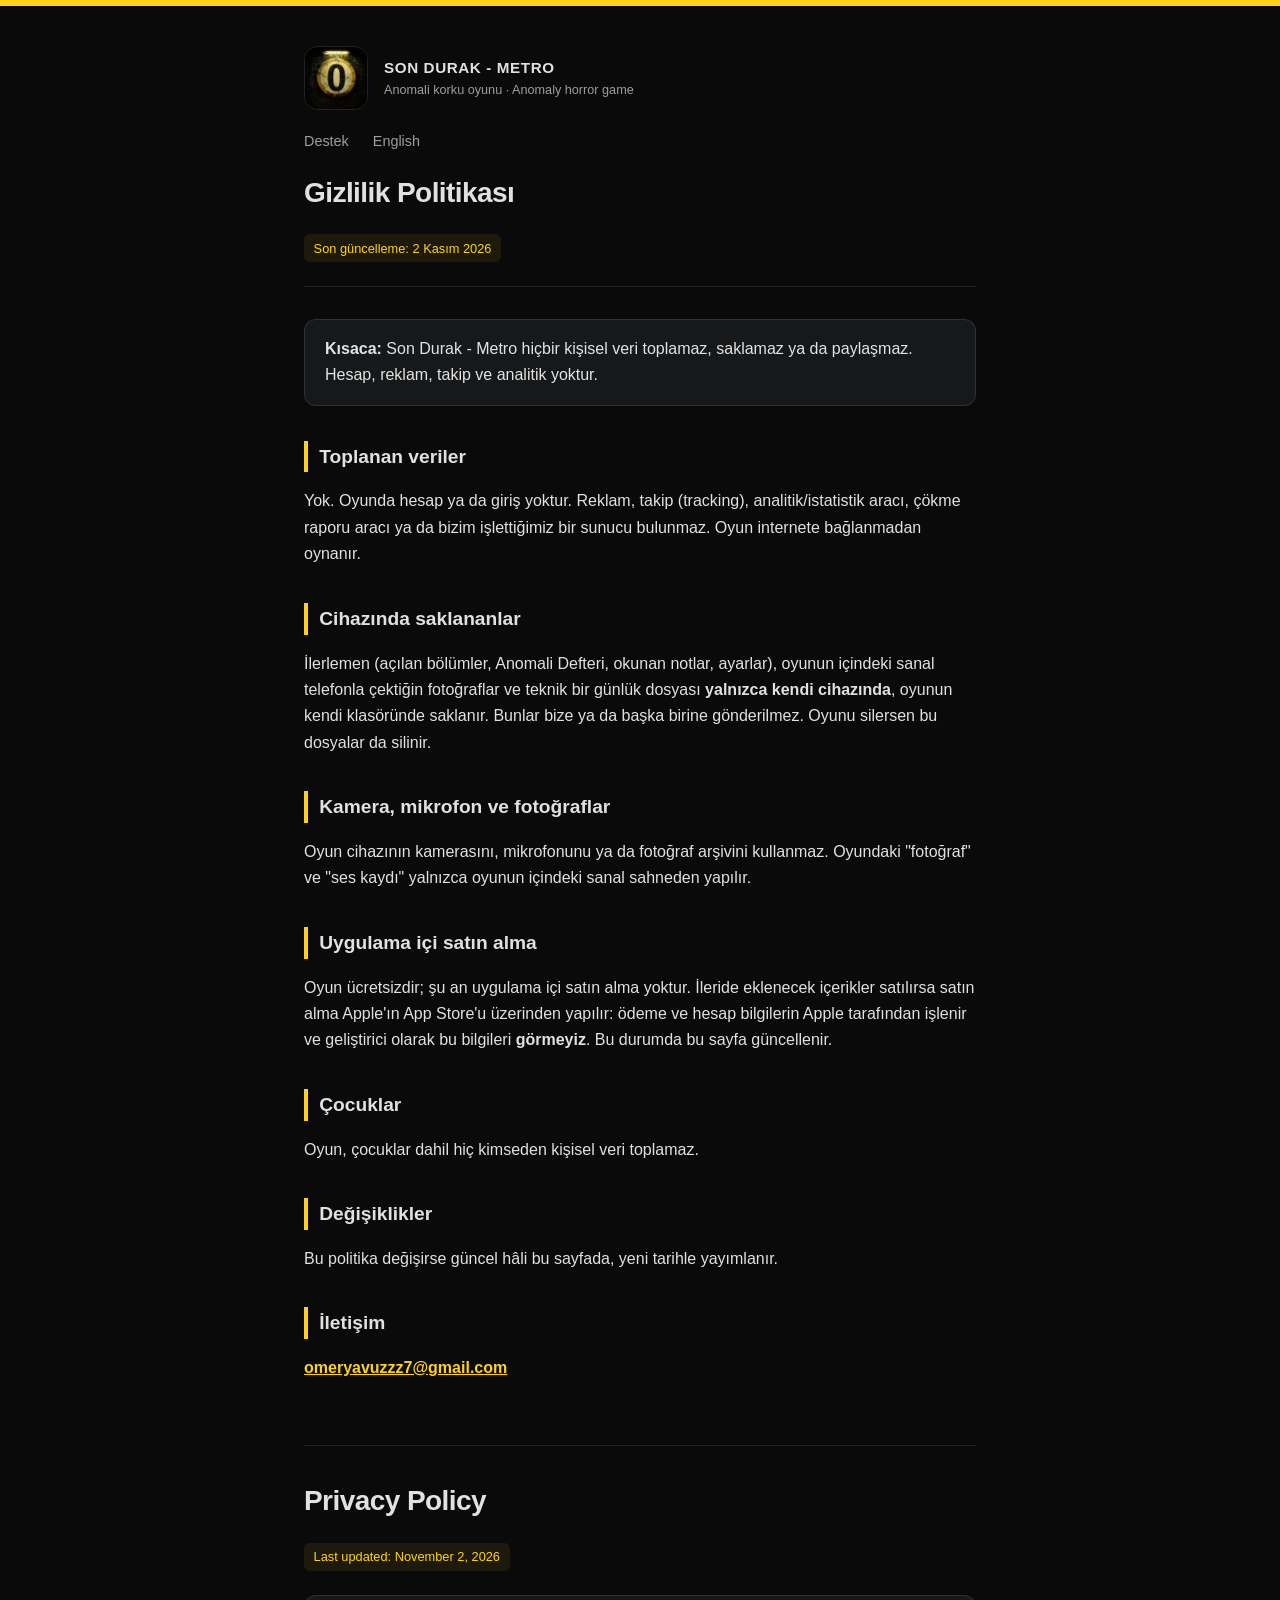
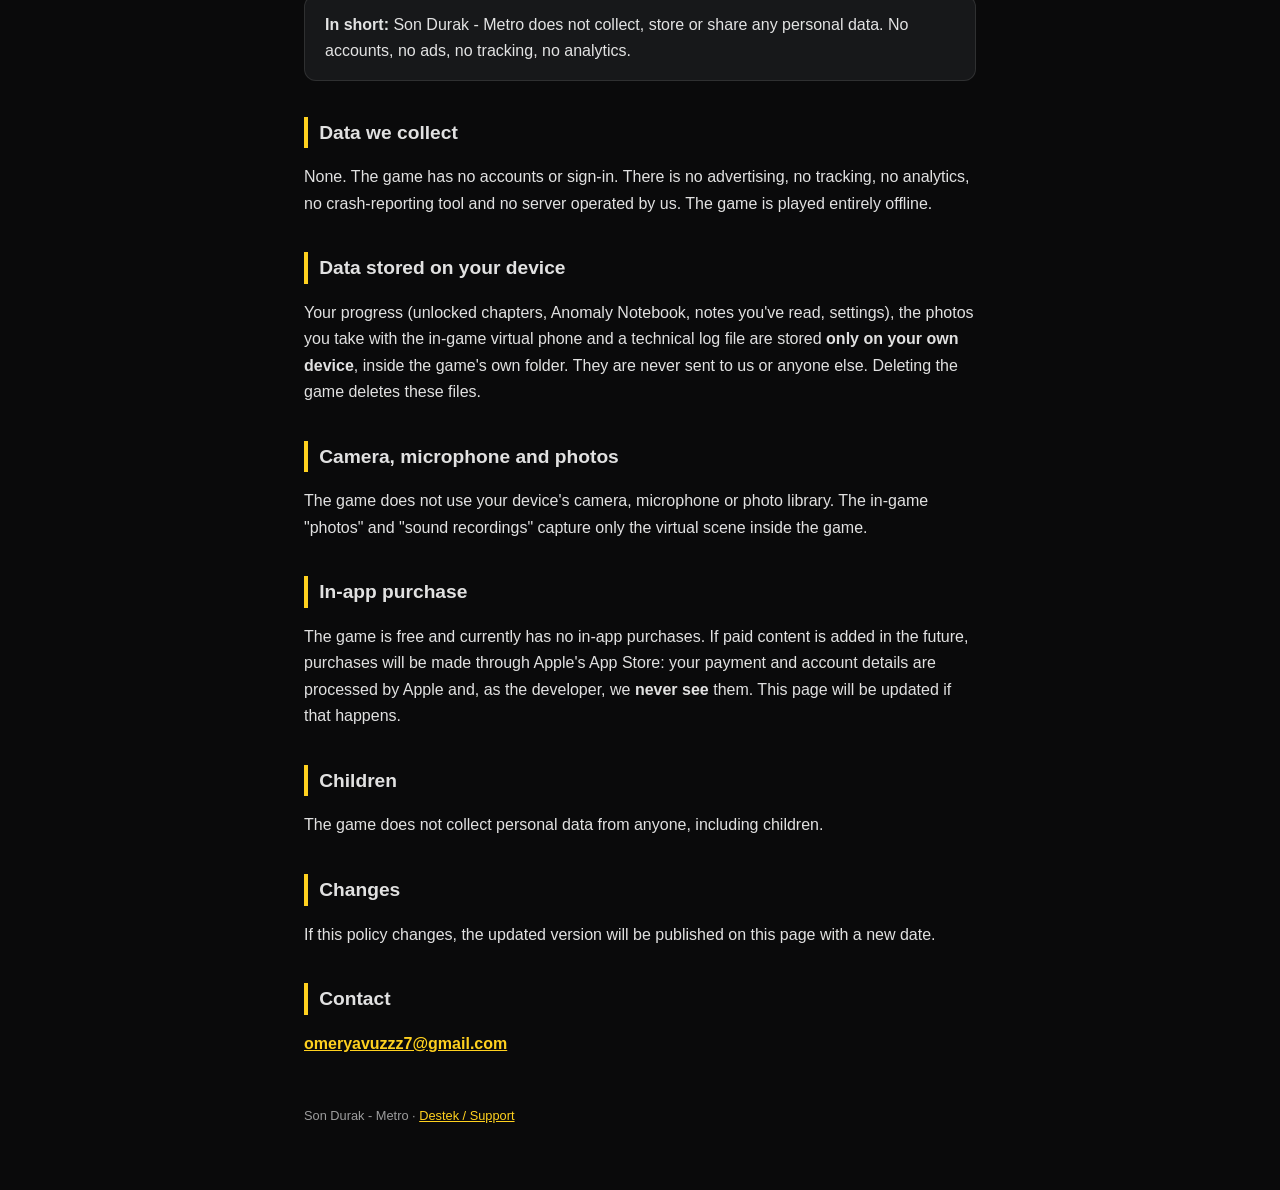
==== index.html @ eb1ea42a "Son Durak - Metro: gizlilik politikası ve destek sayfası (TR + EN) Co-Authored-By: Claude Opus 5.5 <" ====
<!DOCTYPE html>
<html lang="tr">
<head>
<meta charset="UTF-8">
<meta name="viewport" content="width=device-width, initial-scale=1.0">
<title>Gizlilik Politikası / Privacy Policy - Son Durak - Metro</title>
<link rel="stylesheet" href="style.css">
</head>
<body>
<div class="stripe"></div>
<div class="container">

    <header>
        <div class="brand">
            <img src="icon.png" alt="Son Durak">
            <div class="name">Son Durak - Metro<small>Anomali korku oyunu · Anomaly horror game</small></div>
        </div>
        <nav>
            <a href="support.html">Destek</a>
            <a href="#english">English</a>
        </nav>
        <h1>Gizlilik Politikası</h1>
        <span class="updated">Son güncelleme: 2 Kasım 2026</span>
    </header>

    <section>
        <div class="card"><p style="margin: 0;"><strong>Kısaca:</strong> Son Durak - Metro hiçbir kişisel veri toplamaz, saklamaz ya da paylaşmaz. Hesap, reklam, takip ve analitik yoktur.</p></div>
    </section>

    <section>
        <h2>Toplanan veriler</h2>
        <p>Yok. Oyunda hesap ya da giriş yoktur. Reklam, takip (tracking), analitik/istatistik aracı, çökme raporu aracı ya da bizim işlettiğimiz bir sunucu bulunmaz. Oyun internete bağlanmadan oynanır.</p>
    </section>

    <section>
        <h2>Cihazında saklananlar</h2>
        <p>İlerlemen (açılan bölümler, Anomali Defteri, okunan notlar, ayarlar), oyunun içindeki sanal telefonla çektiğin fotoğraflar ve teknik bir günlük dosyası <strong>yalnızca kendi cihazında</strong>, oyunun kendi klasöründe saklanır. Bunlar bize ya da başka birine gönderilmez. Oyunu silersen bu dosyalar da silinir.</p>
    </section>

    <section>
        <h2>Kamera, mikrofon ve fotoğraflar</h2>
        <p>Oyun cihazının kamerasını, mikrofonunu ya da fotoğraf arşivini kullanmaz. Oyundaki "fotoğraf" ve "ses kaydı" yalnızca oyunun içindeki sanal sahneden yapılır.</p>
    </section>

    <section>
        <h2>Uygulama içi satın alma</h2>
        <p>Oyun ücretsizdir; şu an uygulama içi satın alma yoktur. İleride eklenecek içerikler satılırsa satın alma Apple'ın App Store'u üzerinden yapılır: ödeme ve hesap bilgilerin Apple tarafından işlenir ve geliştirici olarak bu bilgileri <strong>görmeyiz</strong>. Bu durumda bu sayfa güncellenir.</p>
    </section>

    <section>
        <h2>Çocuklar</h2>
        <p>Oyun, çocuklar dahil hiç kimseden kişisel veri toplamaz.</p>
    </section>

    <section>
        <h2>Değişiklikler</h2>
        <p>Bu politika değişirse güncel hâli bu sayfada, yeni tarihle yayımlanır.</p>
    </section>

    <section>
        <h2>İletişim</h2>
        <p><a class="contact-email" href="mailto:omeryavuzzz7@gmail.com">omeryavuzzz7@gmail.com</a></p>
    </section>

    <div class="lang" id="english" lang="en">
        <h1>Privacy Policy</h1>
        <span class="updated">Last updated: November 2, 2026</span>

        <section>
            <div class="card" style="margin-top: 1.5rem;"><p style="margin: 0;"><strong>In short:</strong> Son Durak - Metro does not collect, store or share any personal data. No accounts, no ads, no tracking, no analytics.</p></div>
        </section>

        <section>
            <h2>Data we collect</h2>
            <p>None. The game has no accounts or sign-in. There is no advertising, no tracking, no analytics, no crash-reporting tool and no server operated by us. The game is played entirely offline.</p>
        </section>

        <section>
            <h2>Data stored on your device</h2>
            <p>Your progress (unlocked chapters, Anomaly Notebook, notes you've read, settings), the photos you take with the in-game virtual phone and a technical log file are stored <strong>only on your own device</strong>, inside the game's own folder. They are never sent to us or anyone else. Deleting the game deletes these files.</p>
        </section>

        <section>
            <h2>Camera, microphone and photos</h2>
            <p>The game does not use your device's camera, microphone or photo library. The in-game "photos" and "sound recordings" capture only the virtual scene inside the game.</p>
        </section>

        <section>
            <h2>In-app purchase</h2>
            <p>The game is free and currently has no in-app purchases. If paid content is added in the future, purchases will be made through Apple's App Store: your payment and account details are processed by Apple and, as the developer, we <strong>never see</strong> them. This page will be updated if that happens.</p>
        </section>

        <section>
            <h2>Children</h2>
            <p>The game does not collect personal data from anyone, including children.</p>
        </section>

        <section>
            <h2>Changes</h2>
            <p>If this policy changes, the updated version will be published on this page with a new date.</p>
        </section>

        <section>
            <h2>Contact</h2>
            <p><a class="contact-email" href="mailto:omeryavuzzz7@gmail.com">omeryavuzzz7@gmail.com</a></p>
        </section>
    </div>

    <footer>Son Durak - Metro · <a href="support.html">Destek / Support</a></footer>
</div>
</body>
</html>
---- style.css ----
:root {
    --bg: #0A0A0B;
    --surface: #17181A;
    --text-primary: rgba(255, 255, 255, 0.88);
    --text-secondary: rgba(255, 255, 255, 0.60);
    --accent: #FFD11F;          /* metro tabelası sarısı */
    --danger: #C0141A;          /* KAYIP kırmızısı */
    --border: rgba(255, 255, 255, 0.10);
}
* { box-sizing: border-box; }
body {
    margin: 0;
    background: var(--bg);
    color: var(--text-primary);
    font-family: -apple-system, BlinkMacSystemFont, "Segoe UI", Roboto, Helvetica, Arial, sans-serif;
    line-height: 1.65;
}
.stripe { height: 6px; background: var(--accent); }
.container { max-width: 720px; margin: 0 auto; padding: 2.5rem 1.5rem 4rem; }
header { margin-bottom: 2rem; padding-bottom: 1.5rem; border-bottom: 1px solid var(--border); }
.brand { display: flex; align-items: center; gap: 1rem; margin-bottom: 1.25rem; }
.brand img { width: 64px; height: 64px; border-radius: 14px; border: 1px solid var(--border); }
.brand .name { font-weight: 700; letter-spacing: 0.04em; text-transform: uppercase; font-size: 0.95rem; }
.brand .name small { display: block; color: var(--text-secondary); font-weight: 400; letter-spacing: 0; text-transform: none; }
nav { margin-bottom: 1rem; font-size: 0.9rem; }
nav a { color: var(--text-secondary); text-decoration: none; margin-right: 1.25rem; border-bottom: 1px solid transparent; }
nav a:hover { color: var(--accent); border-bottom-color: var(--accent); }
h1 { font-size: 1.75rem; margin: 0 0 0.4rem; letter-spacing: -0.02em; }
h2 { font-size: 1.2rem; margin: 2.2rem 0 0.8rem; padding-left: 0.7rem; border-left: 4px solid var(--accent); }
h3 { font-size: 1rem; margin: 1.6rem 0 0.4rem; color: #fff; }
p, li { color: var(--text-primary); }
.subtitle { color: var(--text-secondary); margin: 0; }
.updated { display: inline-block; margin-top: 0.75rem; font-size: 0.8rem; color: var(--accent); background: rgba(255, 209, 31, 0.08); padding: 0.2rem 0.6rem; border-radius: 6px; }
.card { background: var(--surface); border: 1px solid var(--border); border-radius: 12px; padding: 1rem 1.25rem; }
.contact-email { color: var(--accent); font-weight: 600; }
a { color: var(--accent); }
.lang { margin-top: 4rem; padding-top: 2rem; border-top: 1px solid var(--border); }
footer { margin-top: 3rem; color: var(--text-secondary); font-size: 0.8rem; }
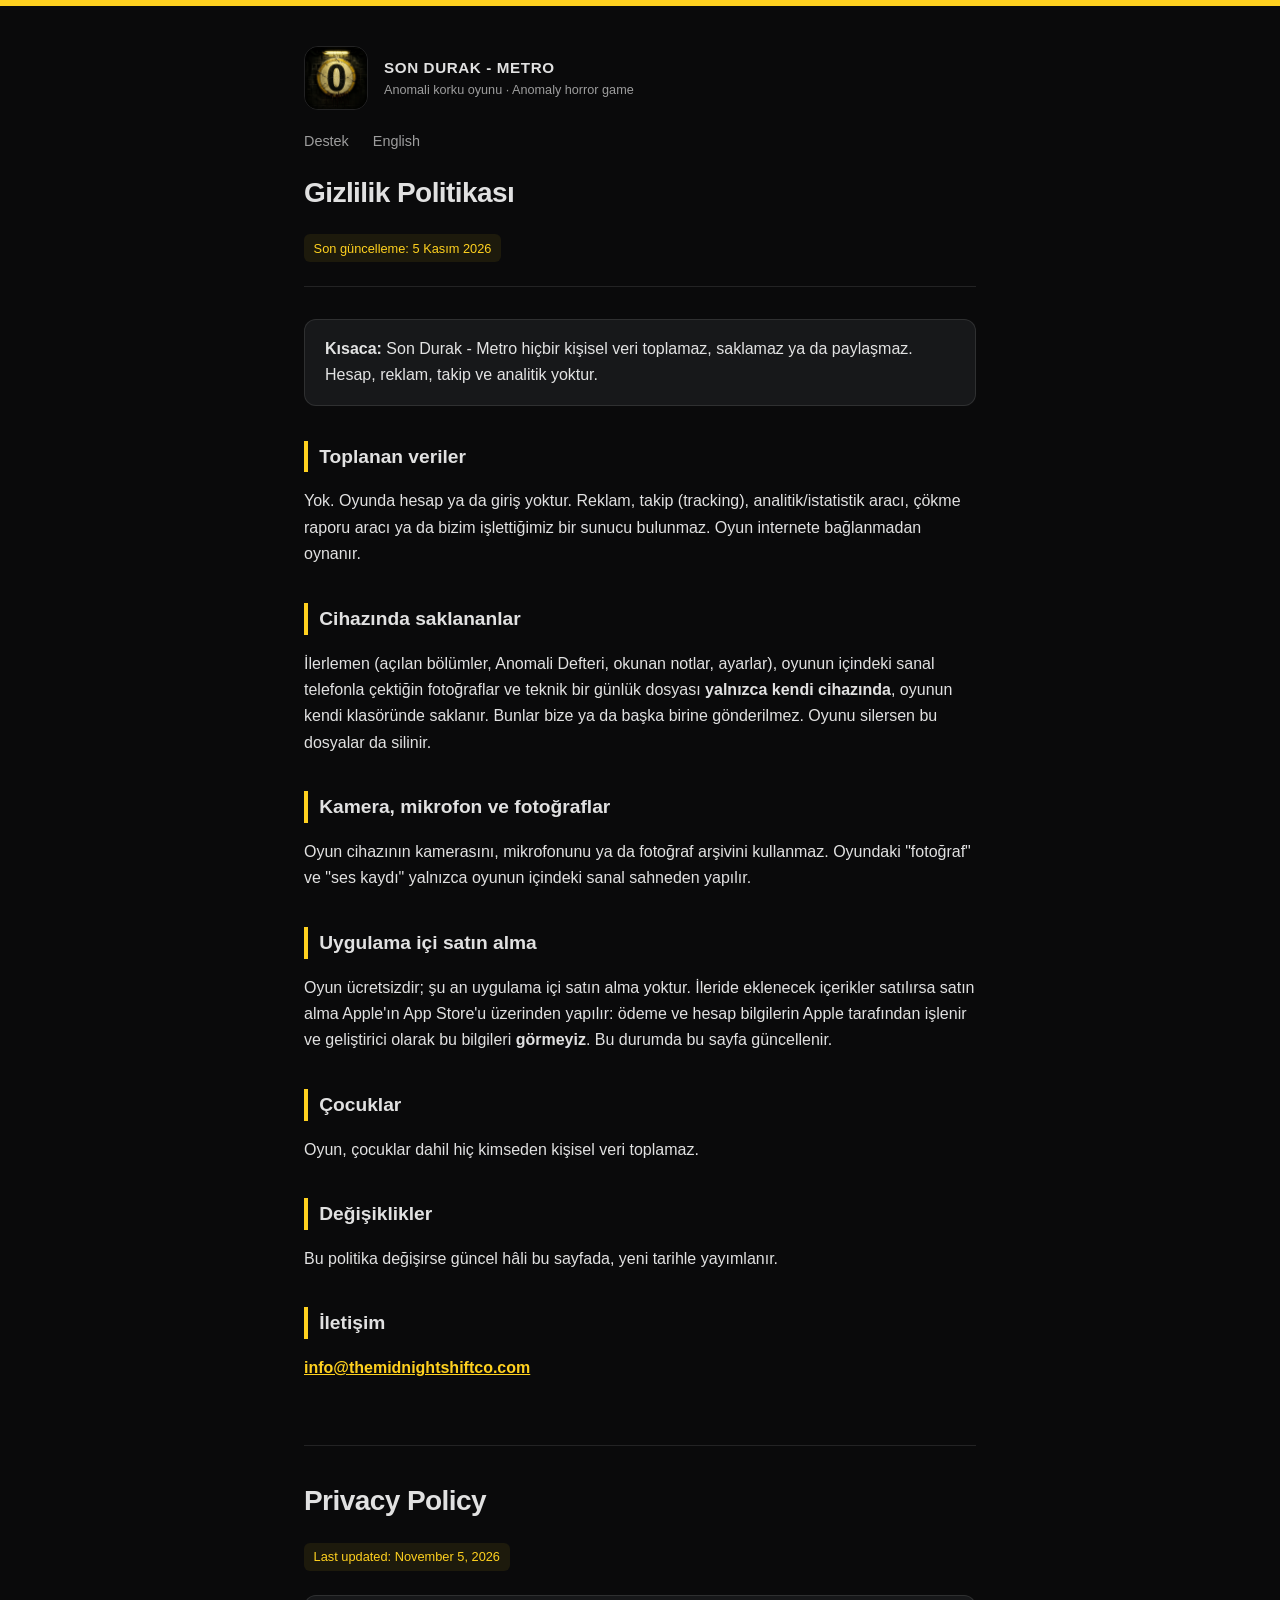
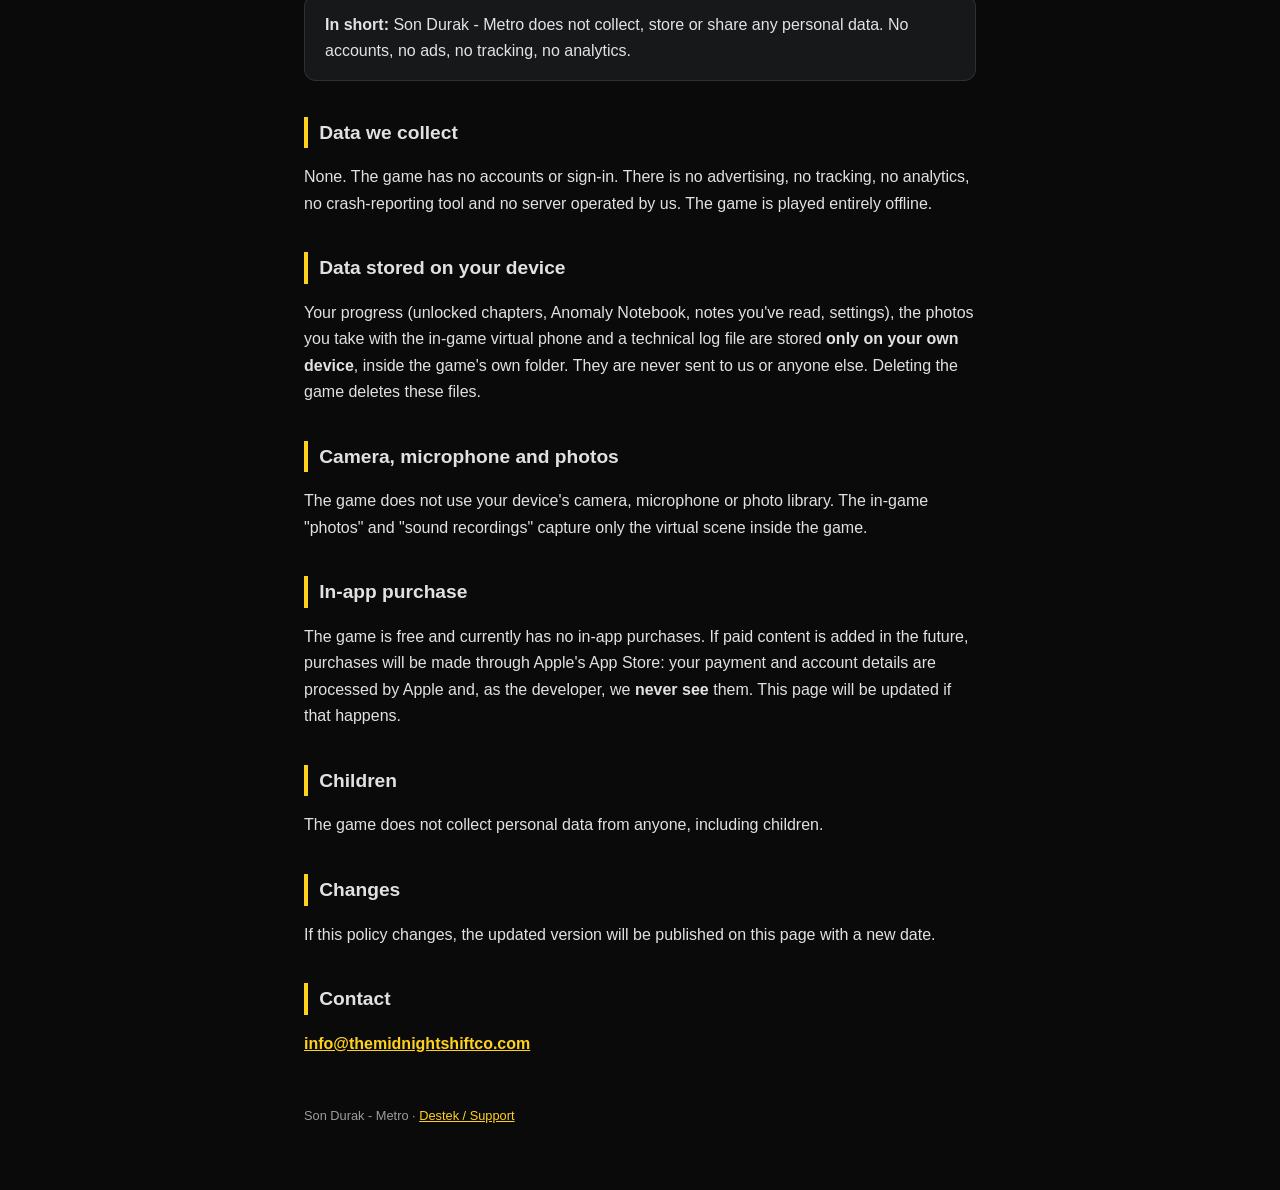
==== commit 2b92b876: "İletişim adresi info@ oldu, destek sayfası 1.0.2 içeriğine göre güncellendi Co-Authored-By: Claude O" ====
--- a/index.html
+++ b/index.html
@@ -20,7 +20,7 @@
             <a href="#english">English</a>
         </nav>
         <h1>Gizlilik Politikası</h1>
-        <span class="updated">Son güncelleme: 2 Kasım 2026</span>
+        <span class="updated">Son güncelleme: 5 Kasım 2026</span>
     </header>
 
     <section>
@@ -59,12 +59,12 @@
 
     <section>
         <h2>İletişim</h2>
-        <p><a class="contact-email" href="mailto:omeryavuzzz7@gmail.com">omeryavuzzz7@gmail.com</a></p>
+        <p><a class="contact-email" href="mailto:info@themidnightshiftco.com">info@themidnightshiftco.com</a></p>
     </section>
 
     <div class="lang" id="english" lang="en">
         <h1>Privacy Policy</h1>
-        <span class="updated">Last updated: November 2, 2026</span>
+        <span class="updated">Last updated: November 5, 2026</span>
 
         <section>
             <div class="card" style="margin-top: 1.5rem;"><p style="margin: 0;"><strong>In short:</strong> Son Durak - Metro does not collect, store or share any personal data. No accounts, no ads, no tracking, no analytics.</p></div>
@@ -102,7 +102,7 @@
 
         <section>
             <h2>Contact</h2>
-            <p><a class="contact-email" href="mailto:omeryavuzzz7@gmail.com">omeryavuzzz7@gmail.com</a></p>
+            <p><a class="contact-email" href="mailto:info@themidnightshiftco.com">info@themidnightshiftco.com</a></p>
         </section>
     </div>
 
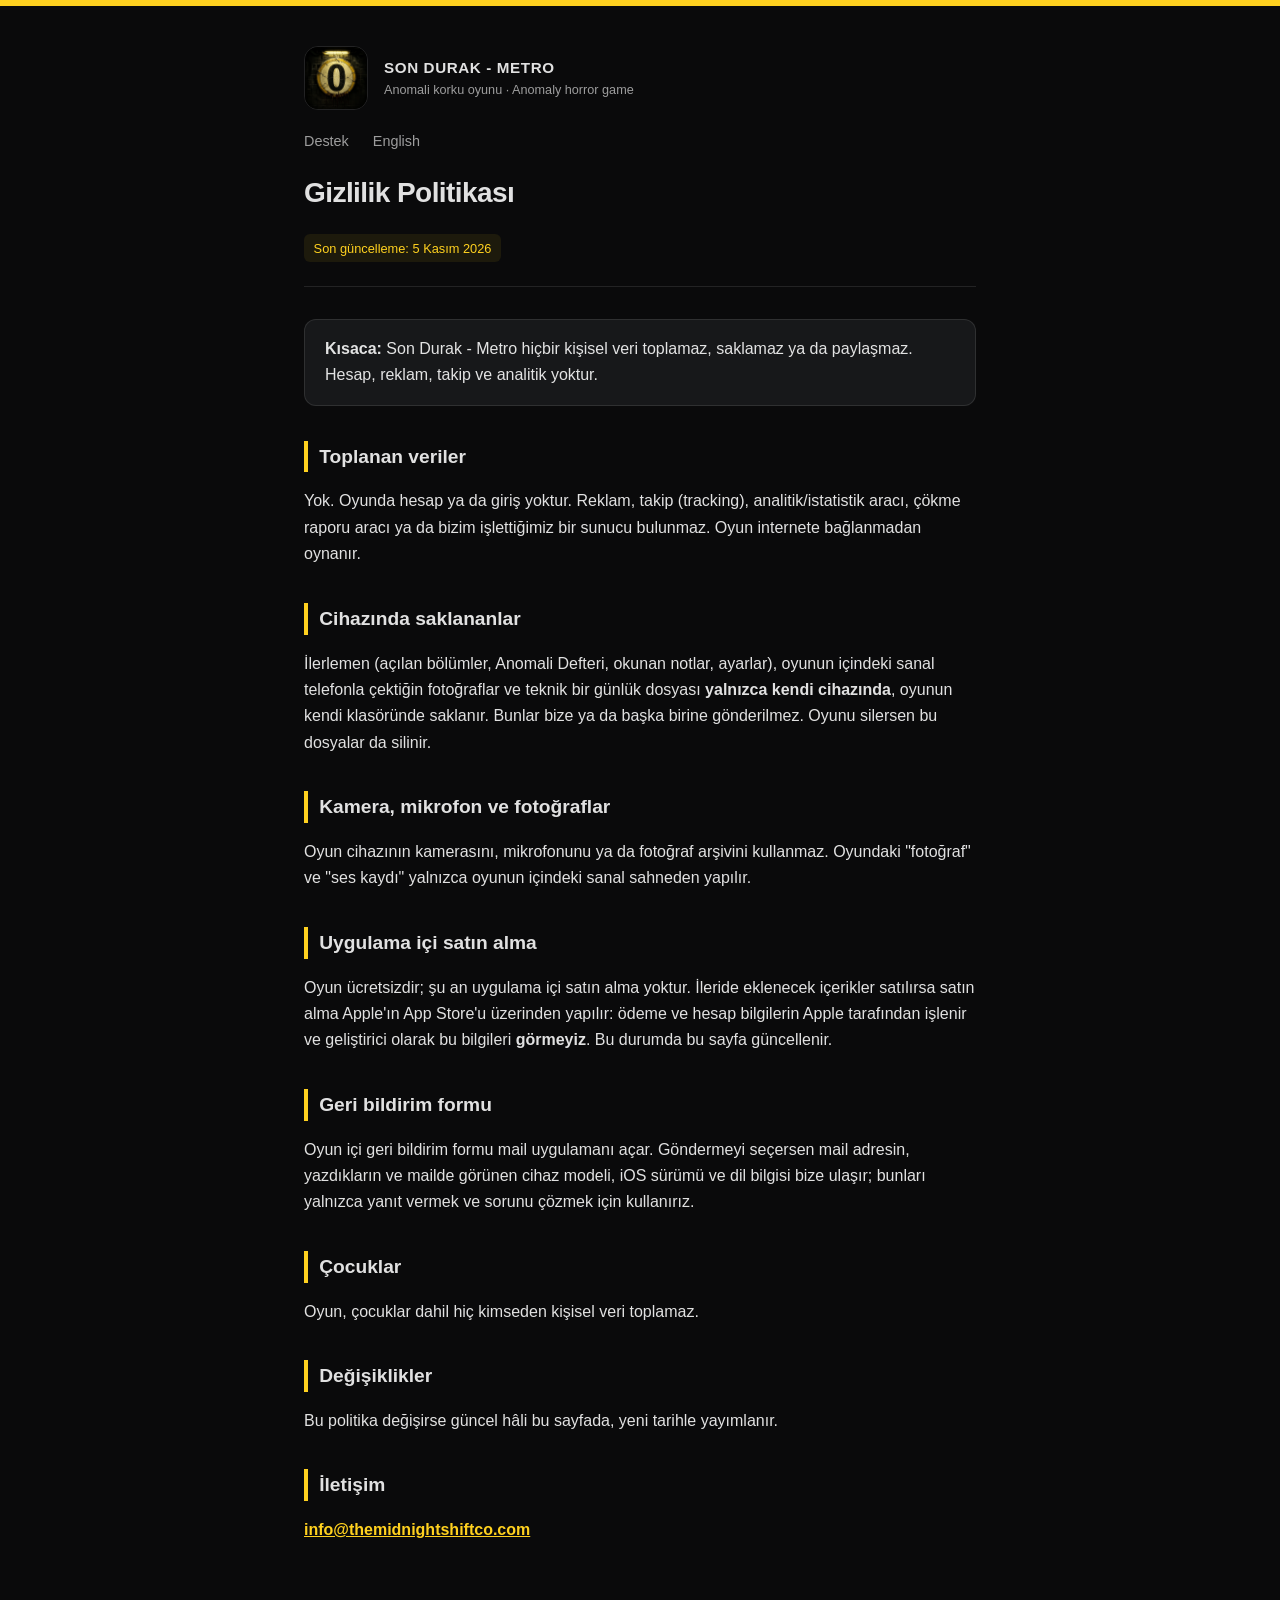
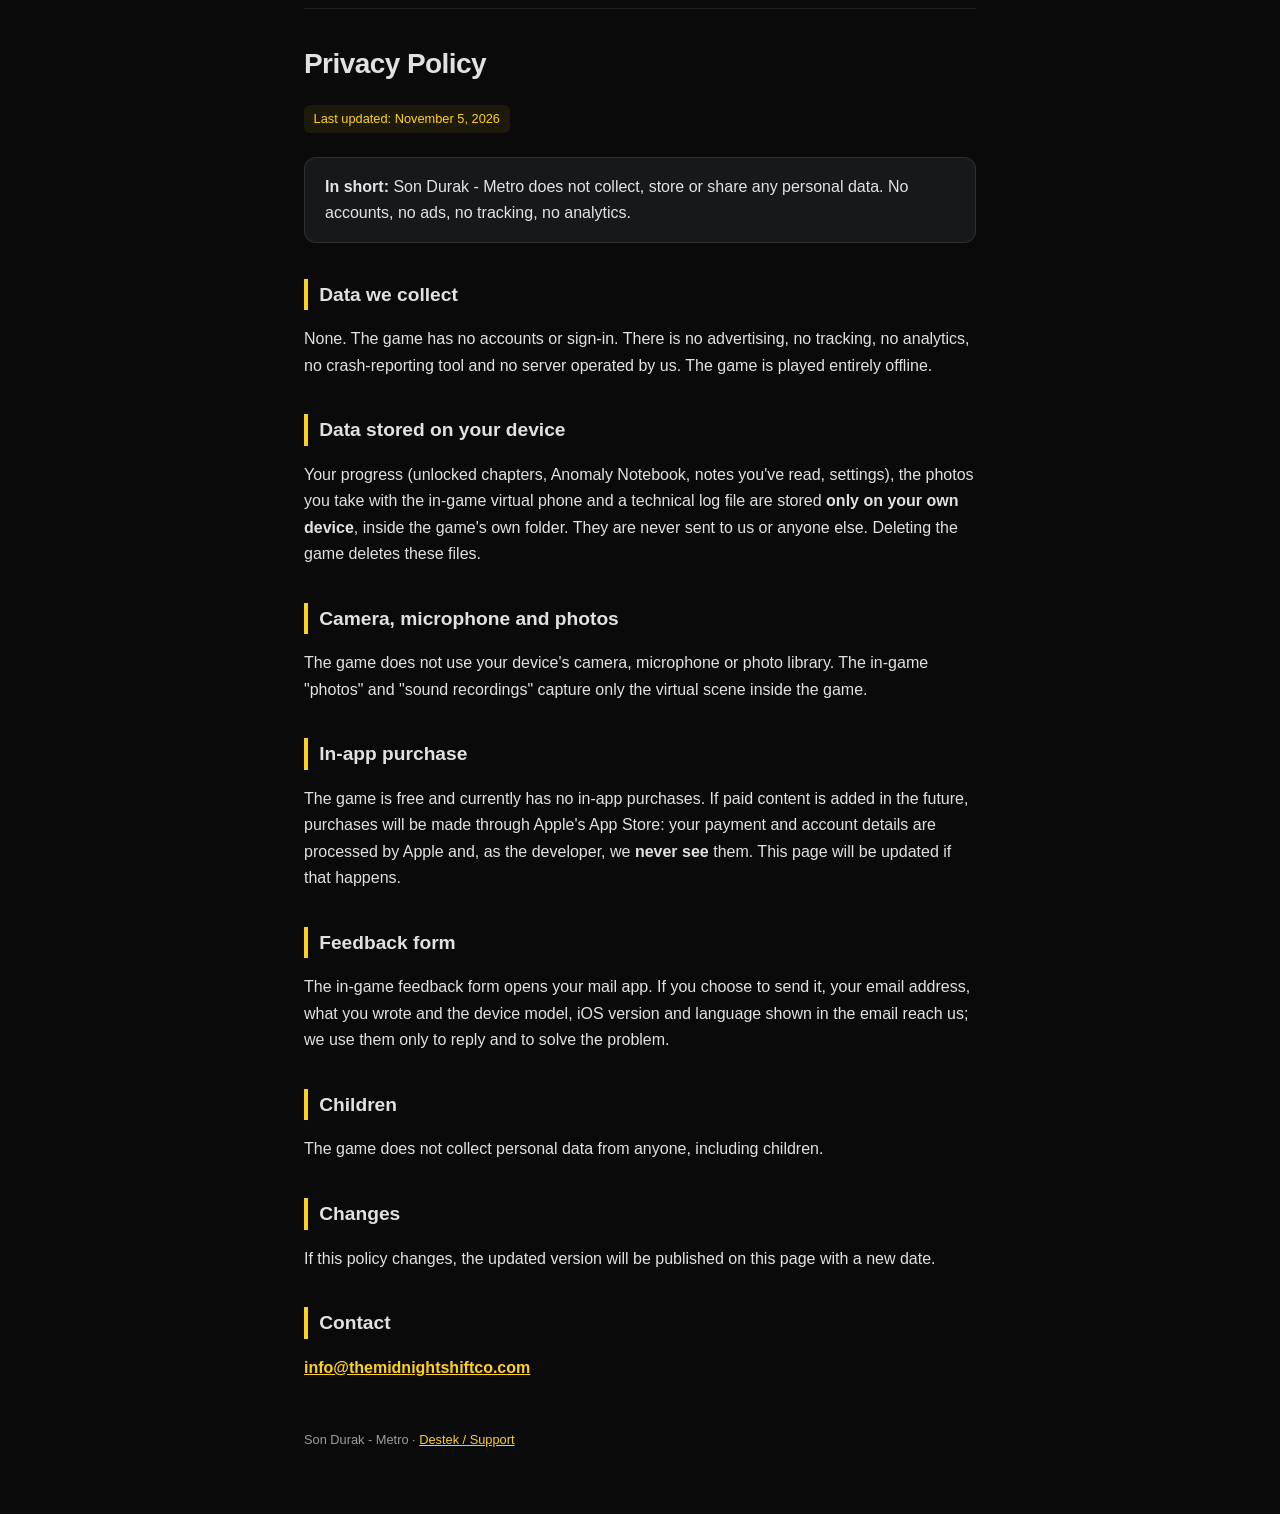
==== commit 95406a65: "Gizlilik politikası: geri bildirim formu açıklaması (TR + EN) Co-Authored-By: Claude Opus 5.5 <norep" ====
--- a/index.html
+++ b/index.html
@@ -48,6 +48,11 @@
     </section>
 
     <section>
+        <h2>Geri bildirim formu</h2>
+        <p>Oyun içi geri bildirim formu mail uygulamanı açar. Göndermeyi seçersen mail adresin, yazdıkların ve mailde görünen cihaz modeli, iOS sürümü ve dil bilgisi bize ulaşır; bunları yalnızca yanıt vermek ve sorunu çözmek için kullanırız.</p>
+    </section>
+
+    <section>
         <h2>Çocuklar</h2>
         <p>Oyun, çocuklar dahil hiç kimseden kişisel veri toplamaz.</p>
     </section>
@@ -91,6 +96,11 @@
         </section>
 
         <section>
+            <h2>Feedback form</h2>
+            <p>The in-game feedback form opens your mail app. If you choose to send it, your email address, what you wrote and the device model, iOS version and language shown in the email reach us; we use them only to reply and to solve the problem.</p>
+        </section>
+
+        <section>
             <h2>Children</h2>
             <p>The game does not collect personal data from anyone, including children.</p>
         </section>
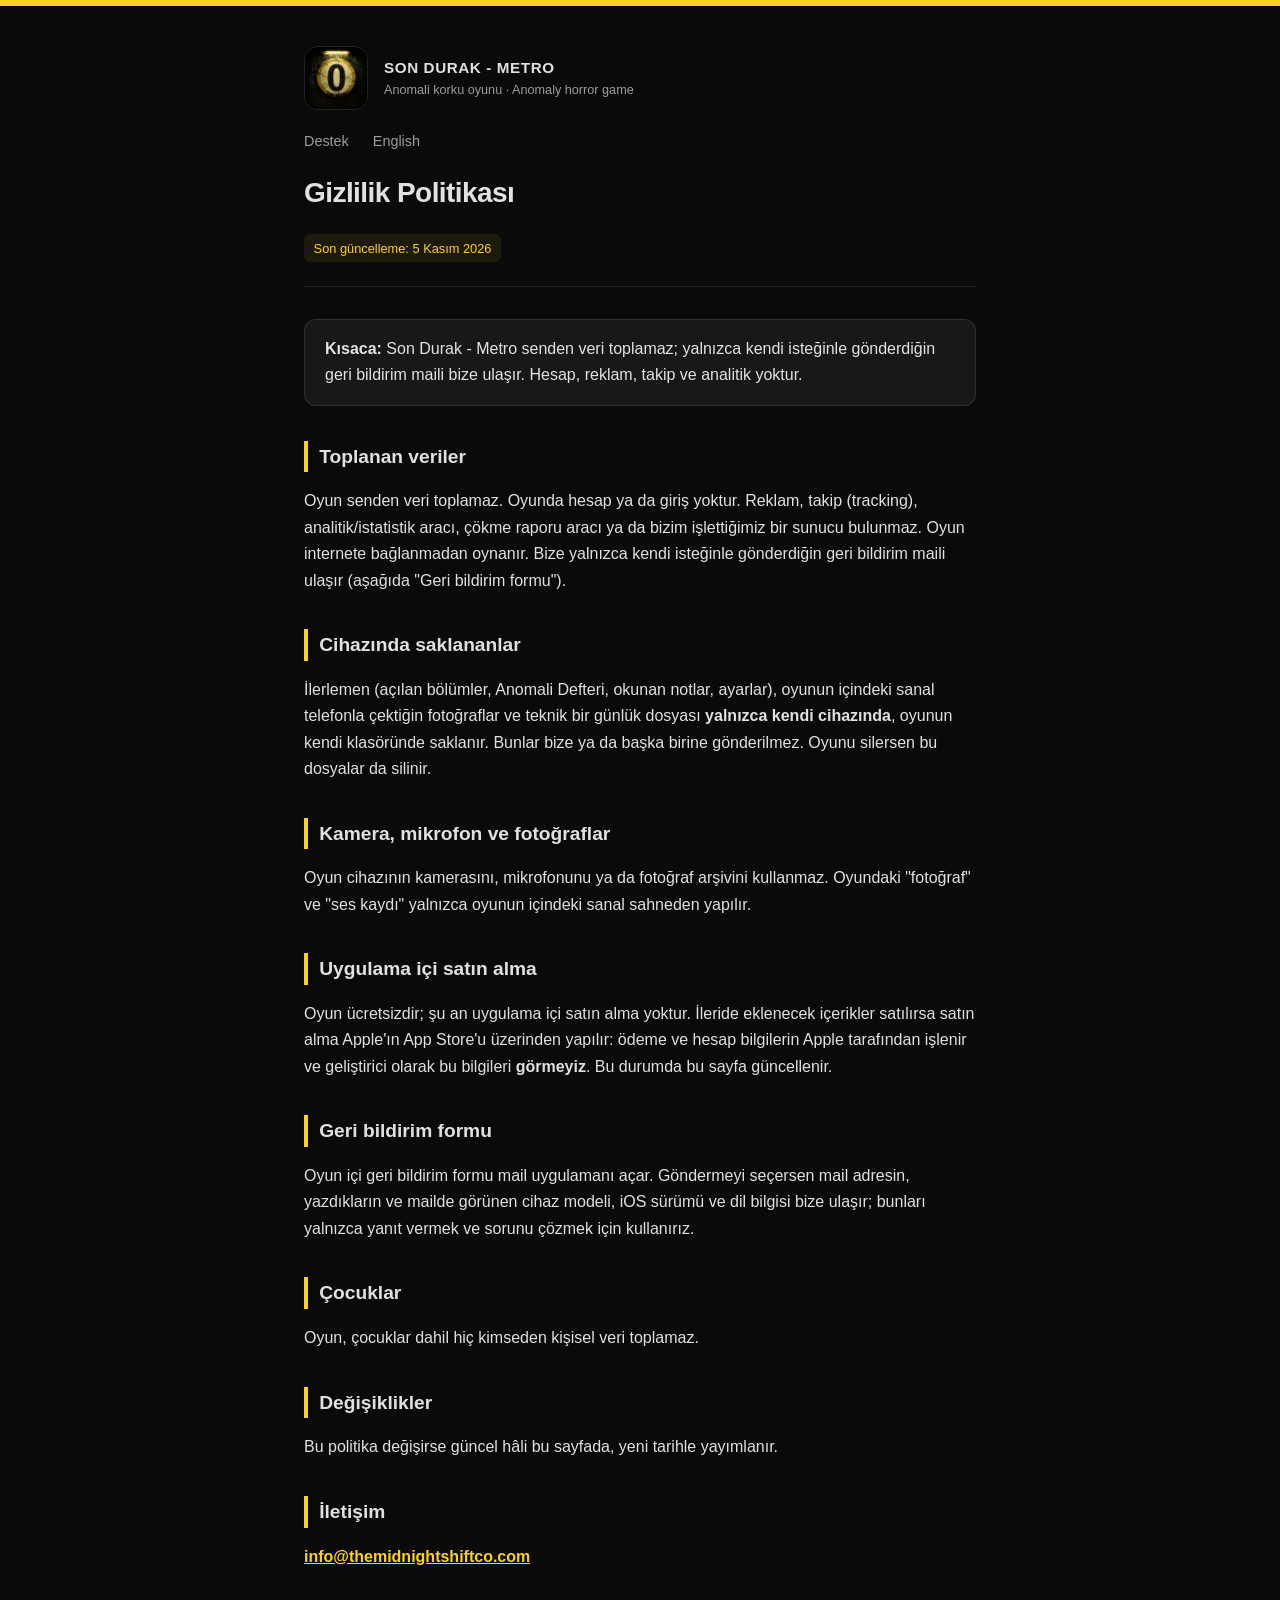
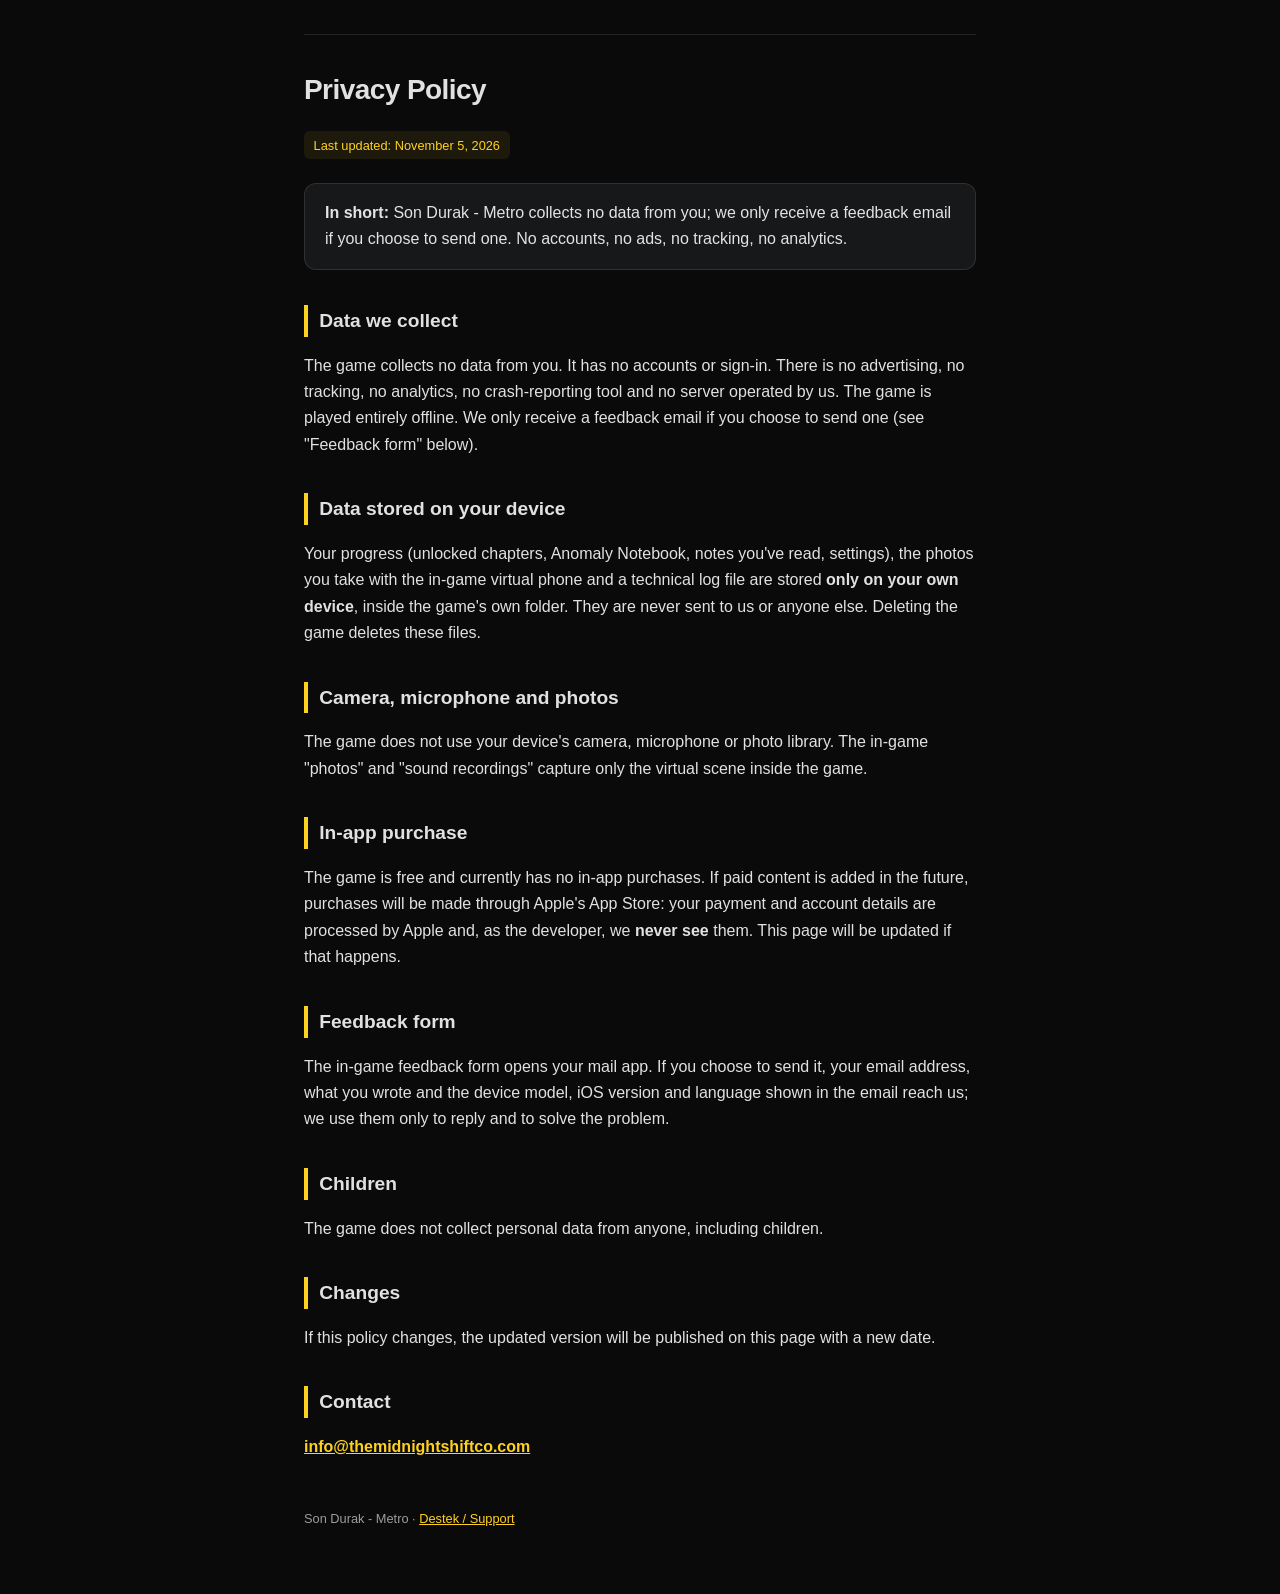
==== commit c79b40c3: "Gizlilik politikası: Kısaca ve Toplanan veriler geri bildirim mailiyle uyumlu hale getirildi (TR + E" ====
--- a/index.html
+++ b/index.html
@@ -24,12 +24,12 @@
     </header>
 
     <section>
-        <div class="card"><p style="margin: 0;"><strong>Kısaca:</strong> Son Durak - Metro hiçbir kişisel veri toplamaz, saklamaz ya da paylaşmaz. Hesap, reklam, takip ve analitik yoktur.</p></div>
+        <div class="card"><p style="margin: 0;"><strong>Kısaca:</strong> Son Durak - Metro senden veri toplamaz; yalnızca kendi isteğinle gönderdiğin geri bildirim maili bize ulaşır. Hesap, reklam, takip ve analitik yoktur.</p></div>
     </section>
 
     <section>
         <h2>Toplanan veriler</h2>
-        <p>Yok. Oyunda hesap ya da giriş yoktur. Reklam, takip (tracking), analitik/istatistik aracı, çökme raporu aracı ya da bizim işlettiğimiz bir sunucu bulunmaz. Oyun internete bağlanmadan oynanır.</p>
+        <p>Oyun senden veri toplamaz. Oyunda hesap ya da giriş yoktur. Reklam, takip (tracking), analitik/istatistik aracı, çökme raporu aracı ya da bizim işlettiğimiz bir sunucu bulunmaz. Oyun internete bağlanmadan oynanır. Bize yalnızca kendi isteğinle gönderdiğin geri bildirim maili ulaşır (aşağıda "Geri bildirim formu").</p>
     </section>
 
     <section>
@@ -72,12 +72,12 @@
         <span class="updated">Last updated: November 5, 2026</span>
 
         <section>
-            <div class="card" style="margin-top: 1.5rem;"><p style="margin: 0;"><strong>In short:</strong> Son Durak - Metro does not collect, store or share any personal data. No accounts, no ads, no tracking, no analytics.</p></div>
+            <div class="card" style="margin-top: 1.5rem;"><p style="margin: 0;"><strong>In short:</strong> Son Durak - Metro collects no data from you; we only receive a feedback email if you choose to send one. No accounts, no ads, no tracking, no analytics.</p></div>
         </section>
 
         <section>
             <h2>Data we collect</h2>
-            <p>None. The game has no accounts or sign-in. There is no advertising, no tracking, no analytics, no crash-reporting tool and no server operated by us. The game is played entirely offline.</p>
+            <p>The game collects no data from you. It has no accounts or sign-in. There is no advertising, no tracking, no analytics, no crash-reporting tool and no server operated by us. The game is played entirely offline. We only receive a feedback email if you choose to send one (see "Feedback form" below).</p>
         </section>
 
         <section>
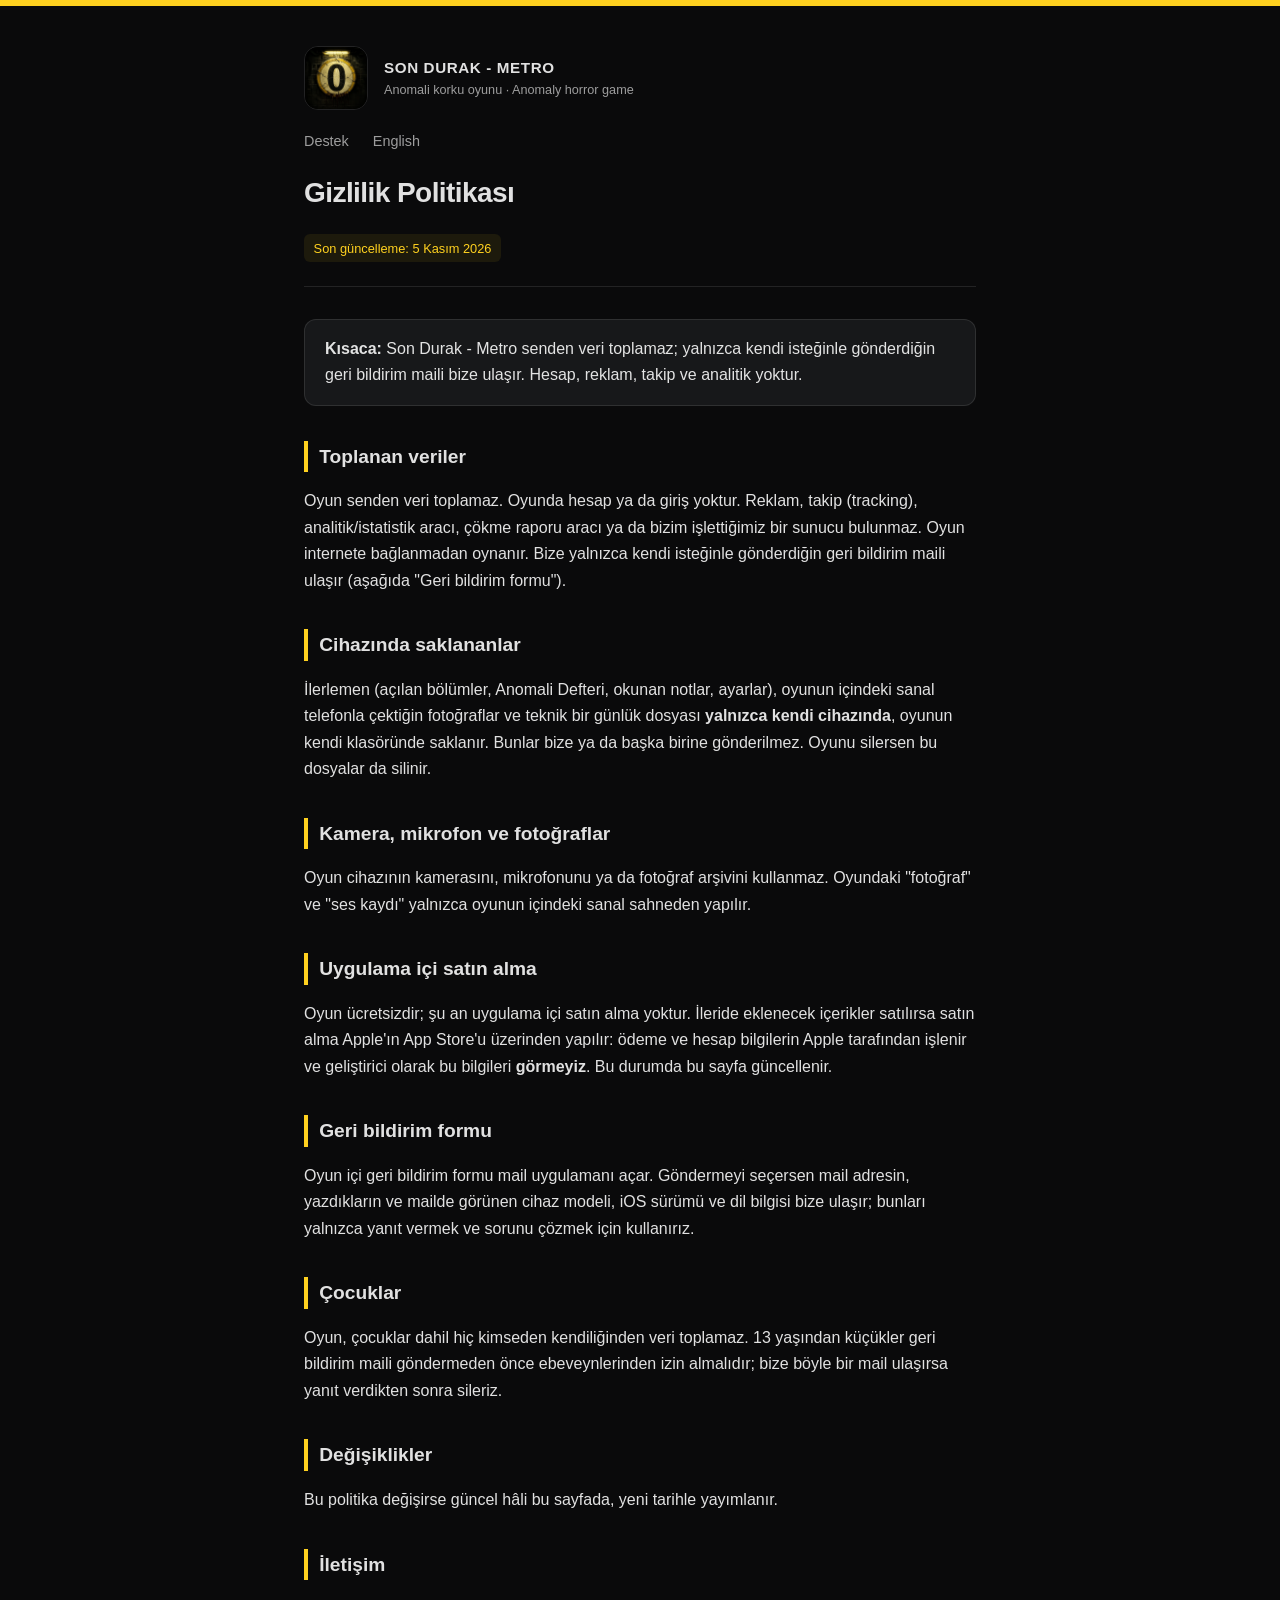
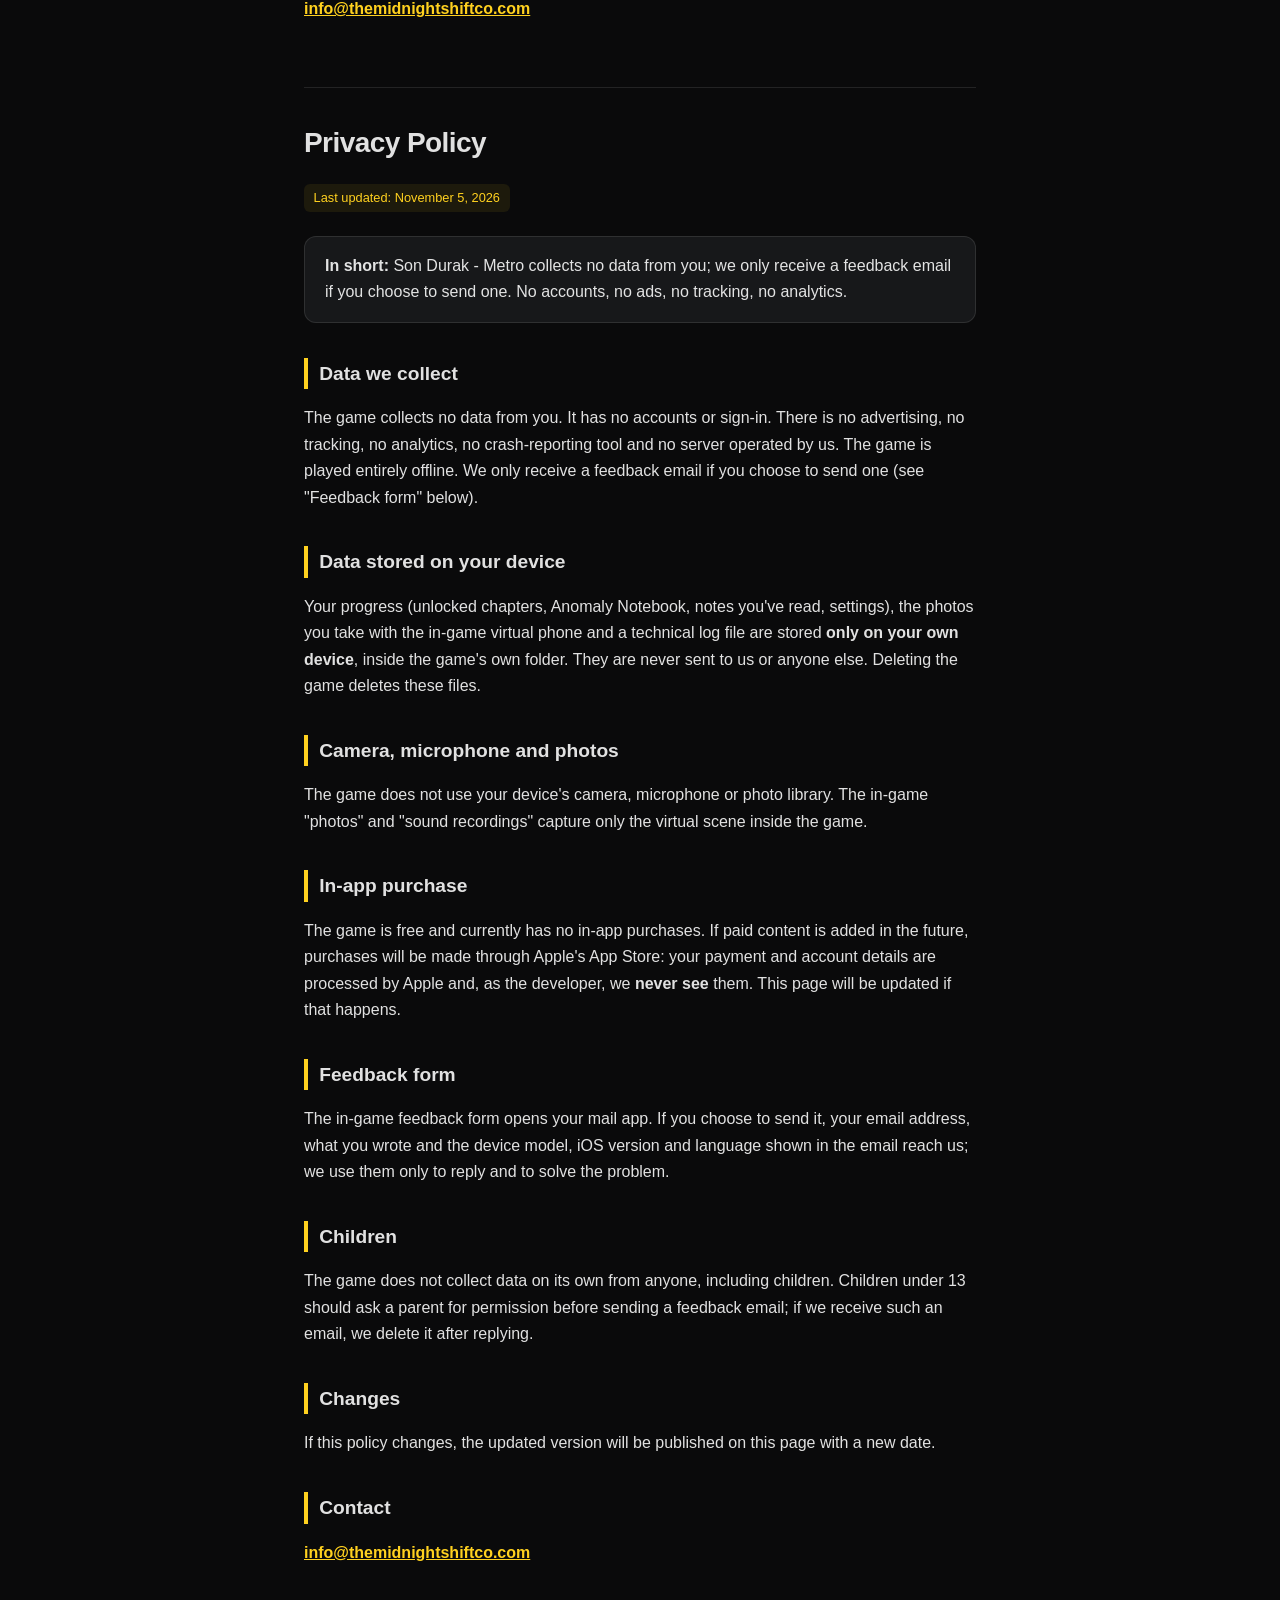
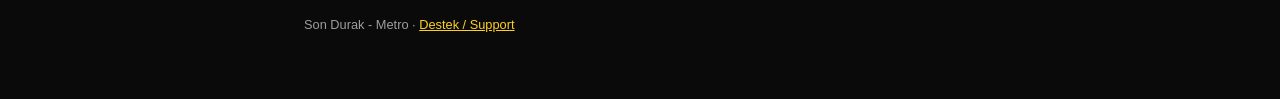
==== commit 99d47e61: "Gizlilik politikası: Çocuklar bölümü güncellendi (TR + EN) Co-Authored-By: Claude Opus 5.5 <noreply@" ====
--- a/index.html
+++ b/index.html
@@ -54,7 +54,7 @@
 
     <section>
         <h2>Çocuklar</h2>
-        <p>Oyun, çocuklar dahil hiç kimseden kişisel veri toplamaz.</p>
+        <p>Oyun, çocuklar dahil hiç kimseden kendiliğinden veri toplamaz. 13 yaşından küçükler geri bildirim maili göndermeden önce ebeveynlerinden izin almalıdır; bize böyle bir mail ulaşırsa yanıt verdikten sonra sileriz.</p>
     </section>
 
     <section>
@@ -102,7 +102,7 @@
 
         <section>
             <h2>Children</h2>
-            <p>The game does not collect personal data from anyone, including children.</p>
+            <p>The game does not collect data on its own from anyone, including children. Children under 13 should ask a parent for permission before sending a feedback email; if we receive such an email, we delete it after replying.</p>
         </section>
 
         <section>
